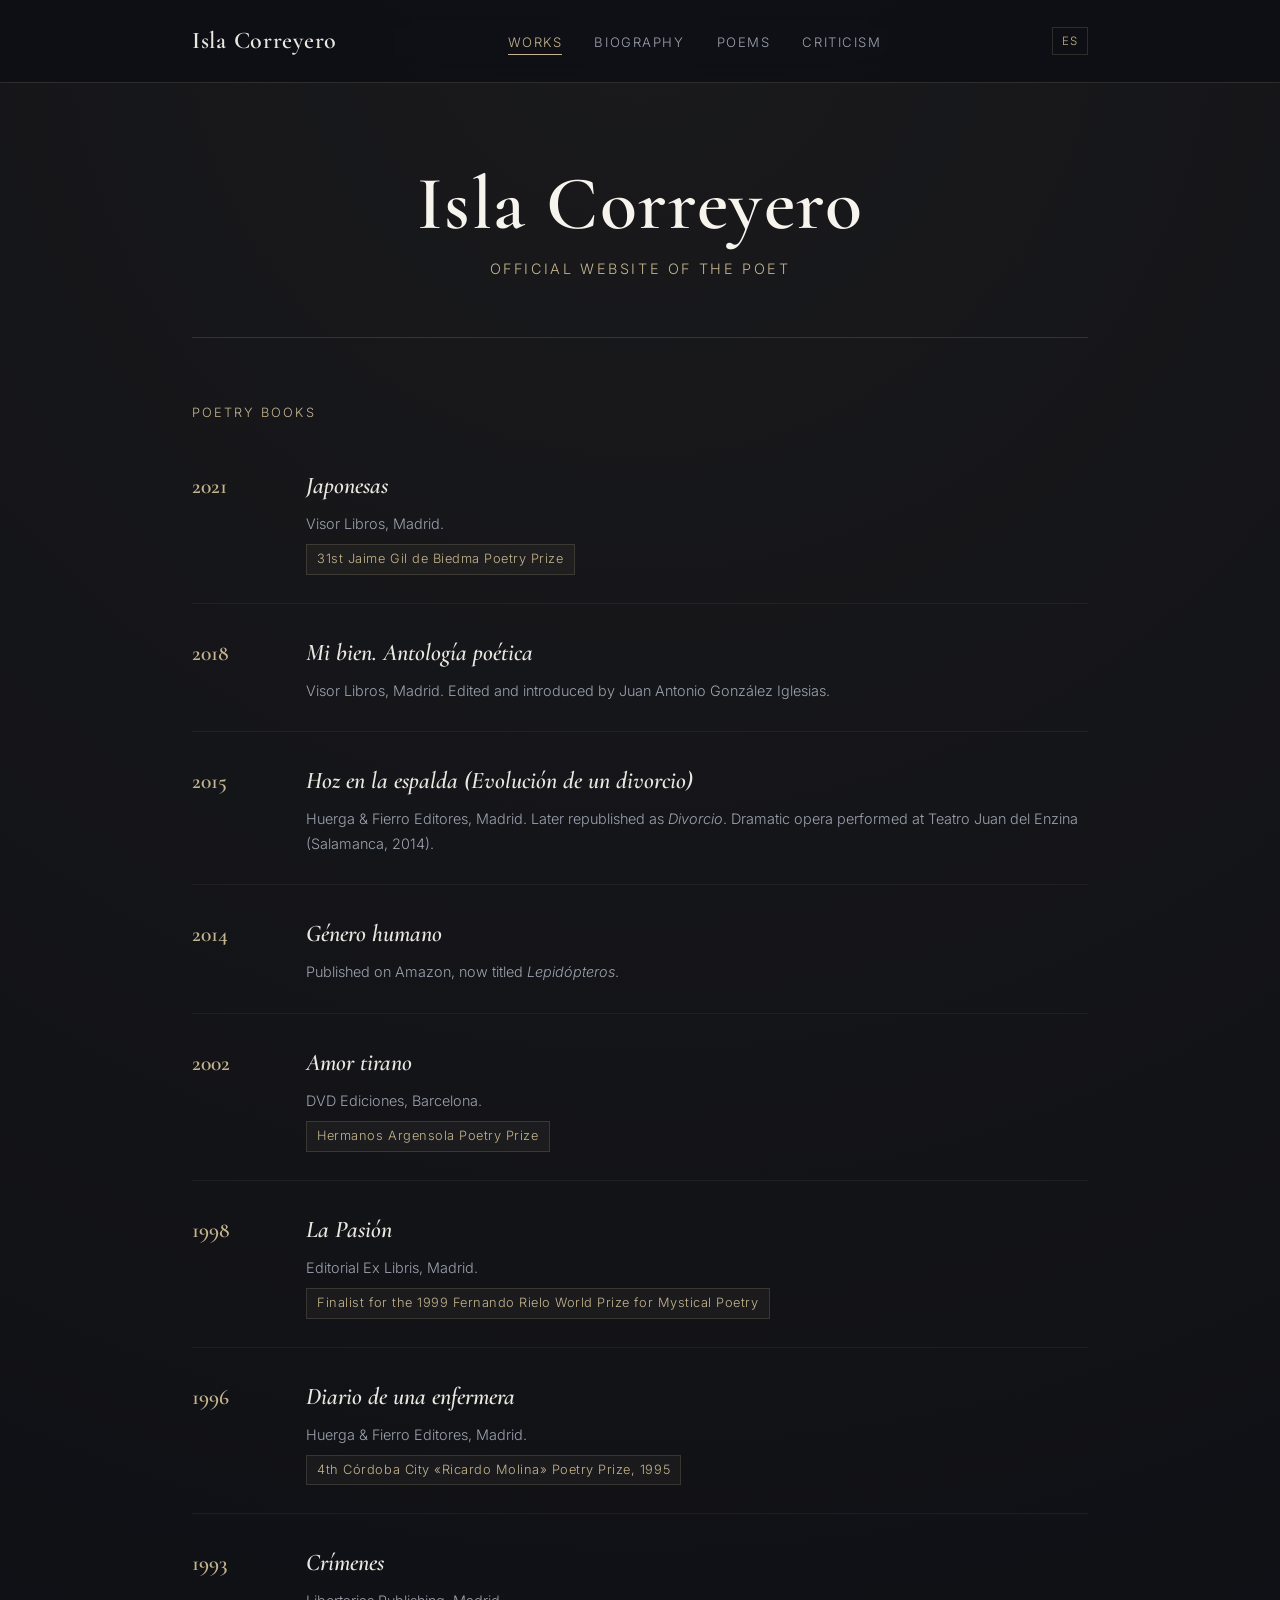
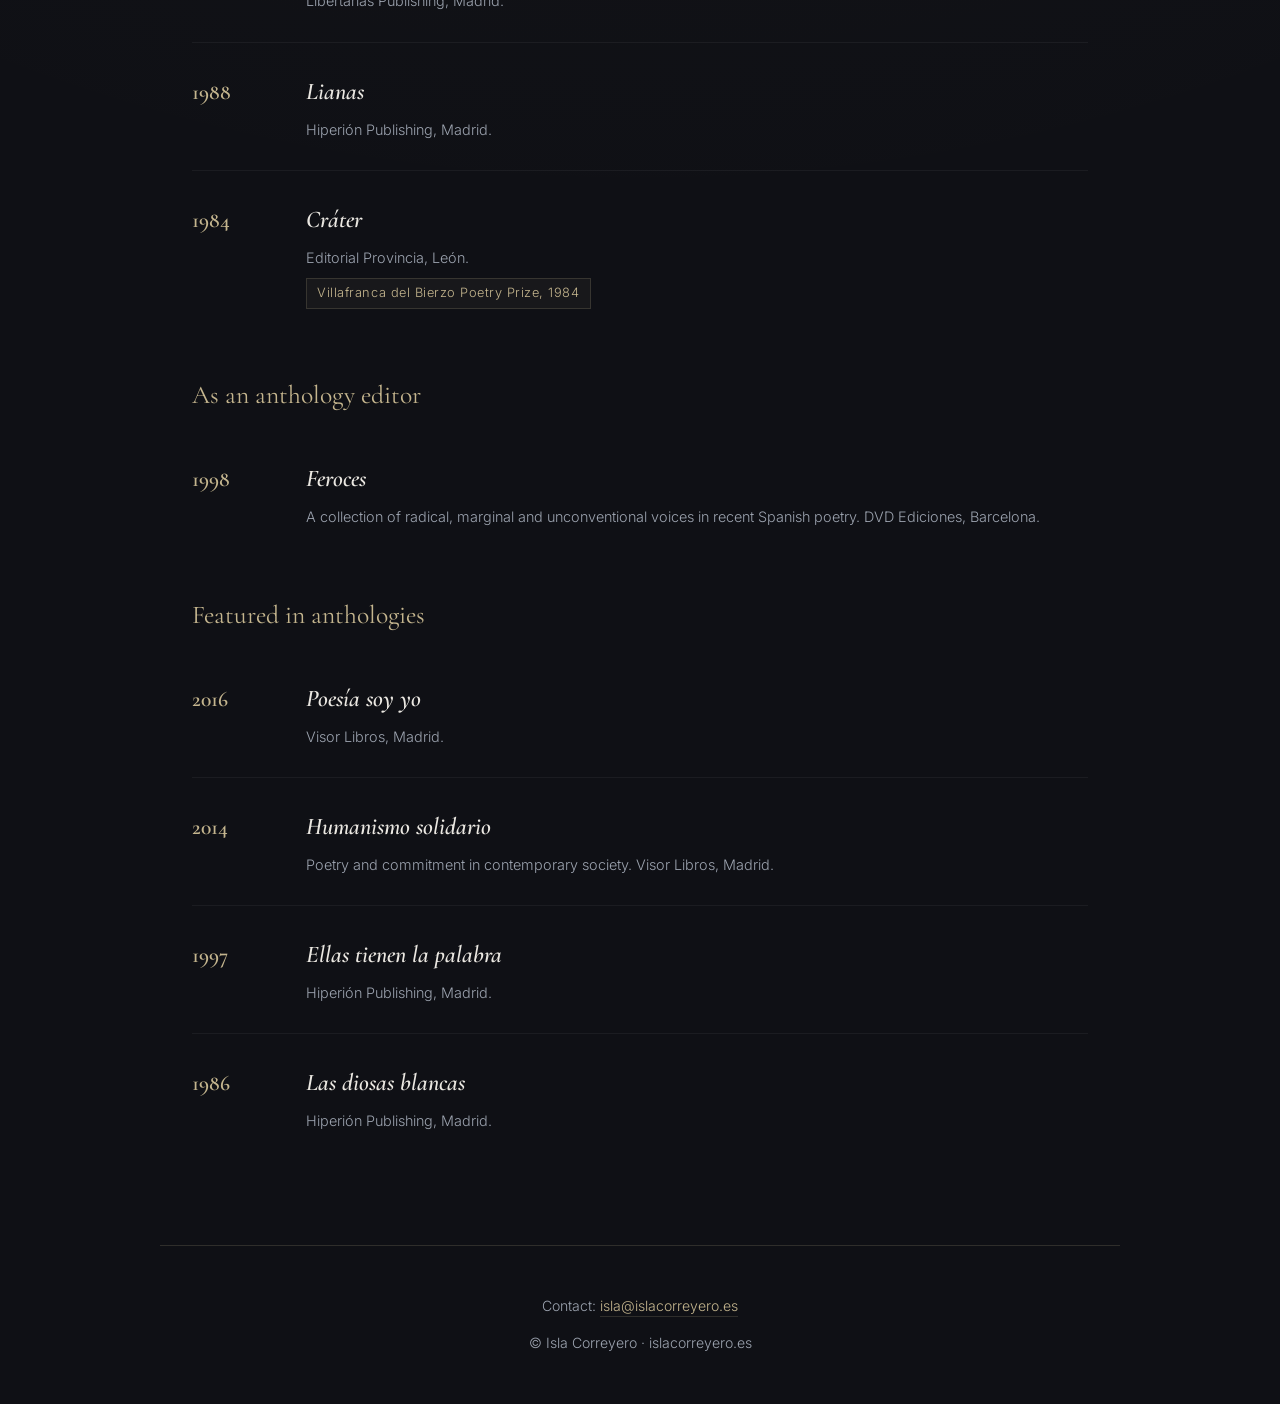
==== en/index.html @ 0ed07753 "Add English site and language switch" ====
<!DOCTYPE html>
<html lang="en">
<head>
  <!-- Google tag (gtag.js) -->
  <script async src="https://www.googletagmanager.com/gtag/js?id=G-M3G1P21QX7"></script>
  <script>
    window.dataLayer = window.dataLayer || [];
    function gtag(){dataLayer.push(arguments);}
    gtag('js', new Date());

    gtag('config', 'G-M3G1P21QX7');
  </script>
  <meta charset="UTF-8">
  <meta name="viewport" content="width=device-width, initial-scale=1.0">
  <title>Isla Correyero | Official Website</title>
  <meta name="description" content="Official website of Spanish poet Isla Correyero. Poetry, biography, poems and criticism.">
  <link rel="icon" type="image/png" href="../favicon.png">
  <link rel="preconnect" href="https://fonts.googleapis.com">
  <link rel="preconnect" href="https://fonts.gstatic.com" crossorigin>
  <link href="https://fonts.googleapis.com/css2?family=Cormorant+Garamond:ital,wght@0,400;0,500;0,600;1,400;1,600&family=Inter:wght@300;400;500&display=swap" rel="stylesheet">
  <link rel="stylesheet" href="../styles.css">
</head>
<body>

  <header>
    <div class="nav-container">
      <a href="index.html" class="brand">Isla Correyero</a>
      <a class="language-switch" href="../index.html" lang="es" hreflang="es" aria-label="Ver esta página en español">ES</a>
      <nav>
        <ul>
          <li><a href="index.html" class="active">Works</a></li>
          <li><a href="biografia.html">Biography</a></li>
          <li><a href="poemas.html">Poems</a></li>
          <li><a href="critica.html">Criticism</a></li>
        </ul>
      </nav>
    </div>
  </header>

  <main>
       <section class="hero">
      <h1>Isla Correyero</h1>
      <p class="lead">Official website of the poet</p>
    </section>

    <section id="obra">
      <span class="section-subtitle">Poetry books</span>

      <div class="books-list">
        <article class="book-item">
          <div class="book-year">2021</div>
          <div class="book-details">
            <h3>Japonesas</h3>
            <p class="book-meta">Visor Libros, Madrid.</p>
            <span class="book-award">31st Jaime Gil de Biedma Poetry Prize</span>
          </div>
        </article>

        <article class="book-item">
          <div class="book-year">2018</div>
          <div class="book-details">
            <h3>Mi bien. Antología poética</h3>
            <p class="book-meta">Visor Libros, Madrid. Edited and introduced by Juan Antonio González Iglesias.</p>
          </div>
        </article>

        <article class="book-item">
          <div class="book-year">2015</div>
          <div class="book-details">
            <h3>Hoz en la espalda (Evolución de un divorcio)</h3>
            <p class="book-meta">Huerga &amp; Fierro Editores, Madrid. Later republished as <em>Divorcio</em>. Dramatic opera performed at Teatro Juan del Enzina (Salamanca, 2014).</p>
          </div>
        </article>

        <article class="book-item">
          <div class="book-year">2014</div>
          <div class="book-details">
            <h3>Género humano</h3>
            <p class="book-meta">Published on Amazon, now titled <em>Lepidópteros</em>.</p>
          </div>
        </article>

        <article class="book-item">
          <div class="book-year">2002</div>
          <div class="book-details">
            <h3>Amor tirano</h3>
            <p class="book-meta">DVD Ediciones, Barcelona.</p>
            <span class="book-award">Hermanos Argensola Poetry Prize</span>
          </div>
        </article>

        <article class="book-item">
          <div class="book-year">1998</div>
          <div class="book-details">
            <h3>La Pasión</h3>
            <p class="book-meta">Editorial Ex Libris, Madrid.</p>
            <span class="book-award">Finalist for the 1999 Fernando Rielo World Prize for Mystical Poetry</span>
          </div>
        </article>

        <article class="book-item">
          <div class="book-year">1996</div>
          <div class="book-details">
            <h3>Diario de una enfermera</h3>
            <p class="book-meta">Huerga &amp; Fierro Editores, Madrid.</p>
            <span class="book-award">4th Córdoba City «Ricardo Molina» Poetry Prize, 1995</span>
          </div>
        </article>

        <article class="book-item">
          <div class="book-year">1993</div>
          <div class="book-details">
            <h3>Crímenes</h3>
            <p class="book-meta">Libertarias Publishing, Madrid.</p>
          </div>
        </article>

        <article class="book-item">
          <div class="book-year">1988</div>
          <div class="book-details">
            <h3>Lianas</h3>
            <p class="book-meta">Hiperión Publishing, Madrid.</p>
          </div>
        </article>

        <article class="book-item">
          <div class="book-year">1984</div>
          <div class="book-details">
            <h3>Cráter</h3>
            <p class="book-meta">Editorial Provincia, León.</p>
            <span class="book-award">Villafranca del Bierzo Poetry Prize, 1984</span>
          </div>
        </article>
      </div>

      <h3 class="sub-category">As an anthology editor</h3>
      <div class="books-list">
        <article class="book-item">
          <div class="book-year">1998</div>
          <div class="book-details">
            <h3>Feroces</h3>
            <p class="book-meta">A collection of radical, marginal and unconventional voices in recent Spanish poetry. DVD Ediciones, Barcelona.</p>
          </div>
        </article>
      </div>

      <h3 class="sub-category">Featured in anthologies</h3>
      <div class="books-list">
        <article class="book-item">
          <div class="book-year">2016</div>
          <div class="book-details">
            <h3>Poesía soy yo</h3>
            <p class="book-meta">Visor Libros, Madrid.</p>
          </div>
        </article>

        <article class="book-item">
          <div class="book-year">2014</div>
          <div class="book-details">
            <h3>Humanismo solidario</h3>
            <p class="book-meta">Poetry and commitment in contemporary society. Visor Libros, Madrid.</p>
          </div>
        </article>

        <article class="book-item">
          <div class="book-year">1997</div>
          <div class="book-details">
            <h3>Ellas tienen la palabra</h3>
            <p class="book-meta">Hiperión Publishing, Madrid.</p>
          </div>
        </article>

        <article class="book-item">
          <div class="book-year">1986</div>
          <div class="book-details">
            <h3>Las diosas blancas</h3>
            <p class="book-meta">Hiperión Publishing, Madrid.</p>
          </div>
        </article>
      </div>
    </section>
  </main>

  <footer>
    <div class="footer-contact">
      <p>Contact: <a href="mailto:isla@islacorreyero.es">isla@islacorreyero.es</a></p>
    </div>
    <p>&copy; Isla Correyero &middot; islacorreyero.es</p>
  </footer>

<script src="../language.js" defer></script>
</body>
</html>
---- styles.css ----
:root {
  --bg-color: #0f1015;
  --bg-secondary: #15171e;
  --text-main: #eae7e1;
  --text-muted: #9ca3af;
  --accent: #c4b58e;
  --border-color: rgba(196, 181, 142, 0.18);
  --paper-bg: #fbf9f5;
  --paper-ink: #1c1b18;
  --paper-muted: #6b665f;
  --font-serif: "Cormorant Garamond", Georgia, serif;
  --font-sans: "Inter", -apple-system, sans-serif;
}

* {
  margin: 0;
  padding: 0;
  box-sizing: border-box;
}

body {
  min-height: 100vh;
  display: flex;
  flex-direction: column;
  background-color: var(--bg-color);
  color: var(--text-main);
  font-family: var(--font-sans);
  font-weight: 300;
  line-height: 1.75;
  background-image: radial-gradient(circle at 50% 0%, rgba(196, 181, 142, 0.06), transparent 60%);
  -webkit-font-smoothing: antialiased;
}

/* Navegación */
header {
  position: sticky;
  top: 0;
  z-index: 100;
  background: rgba(15, 16, 21, 0.92);
  backdrop-filter: blur(10px);
  border-bottom: 1px solid var(--border-color);
}

.nav-container {
  max-width: 960px;
  margin: 0 auto;
  padding: 1.25rem 2rem;
  display: flex;
  justify-content: space-between;
  align-items: center;
}

.language-switch {
  order: 3;
  color: var(--accent);
  border: 1px solid var(--border-color);
  padding: 0.2rem 0.55rem;
  text-decoration: none;
  font-size: 0.72rem;
  letter-spacing: 0.1em;
}

.language-switch:hover,
.language-switch:focus-visible {
  background: rgba(196, 181, 142, 0.1);
}

.brand {
  font-family: var(--font-serif);
  font-size: 1.5rem;
  font-weight: 600;
  color: var(--text-main);
  text-decoration: none;
  letter-spacing: 0.03em;
}

nav ul {
  display: flex;
  gap: 2rem;
  list-style: none;
}

nav a {
  color: var(--text-muted);
  text-decoration: none;
  font-size: 0.82rem;
  letter-spacing: 0.12em;
  text-transform: uppercase;
  transition: color 0.2s ease;
  padding-bottom: 4px;
}

nav a:hover,
nav a.active {
  color: var(--accent);
  border-bottom: 1px solid var(--accent);
}

/* Contenedor principal */
main {
  flex: 1;
  width: 100%;
  max-width: 960px;
  margin: 0 auto;
  padding: 0 2rem;
}

section {
  padding: 4rem 0;
}

.page-header {
  padding: 4.5rem 0 2.5rem;
  border-bottom: 1px solid var(--border-color);
  margin-bottom: 4.5rem;
}

.section-title {
  font-family: var(--font-serif);
  font-size: clamp(2.2rem, 4.5vw, 3.2rem);
  font-weight: 400;
  color: var(--text-main);
  line-height: 1.15;
  margin-bottom: 0.4rem;
}

.section-subtitle {
  font-size: 0.8rem;
  text-transform: uppercase;
  letter-spacing: 0.16em;
  color: var(--accent);
  display: block;
}

/* Portada */
.hero {
  padding: 5rem 0 3.5rem;
  text-align: center;
  border-bottom: 1px solid var(--border-color);
}

.hero h1 {
  font-family: var(--font-serif);
  font-size: clamp(3rem, 6.5vw, 4.75rem);
  font-weight: 600;
  letter-spacing: 0.02em;
  line-height: 1.1;
  margin-bottom: 0.6rem;
  color: #f7f4ee;
}

.hero .lead {
  font-size: 0.9rem;
  color: var(--accent);
  letter-spacing: 0.18em;
  text-transform: uppercase;
}

/* Biografía */
.prose {
  max-width: 700px;
}

.prose p {
  margin-bottom: 1.5rem;
  font-size: 1.08rem;
  color: #d1d5db;
  text-align: justify;
  text-justify: inter-word;
  hyphens: auto;
}

.prose h3 {
  font-family: var(--font-serif);
  font-size: 1.65rem;
  color: var(--accent);
  font-weight: 400;
  margin: 2.5rem 0 1rem;
}

/* Bibliografía en Portada */
.books-list {
  display: flex;
  flex-direction: column;
  gap: 1.75rem;
  margin-top: 2.5rem;
}

.book-item {
  display: grid;
  grid-template-columns: 90px 1fr;
  gap: 1.5rem;
  align-items: baseline;
  padding-bottom: 1.75rem;
  border-bottom: 1px solid rgba(255, 255, 255, 0.05);
}

.book-item:last-child {
  border-bottom: none;
  padding-bottom: 0;
}

.book-year {
  font-family: var(--font-serif);
  font-size: 1.35rem;
  color: var(--accent);
  font-weight: 600;
}

.book-details h3 {
  font-family: var(--font-serif);
  font-size: 1.5rem;
  font-weight: 600;
  font-style: italic;
  color: var(--text-main);
  margin-bottom: 0.25rem;
}

.book-meta {
  font-size: 0.9rem;
  color: var(--text-muted);
}

.book-award {
  display: inline-block;
  margin-top: 0.5rem;
  font-size: 0.8rem;
  color: var(--accent);
  letter-spacing: 0.04em;
  border: 1px solid var(--border-color);
  padding: 0.2rem 0.65rem;
  background: rgba(196, 181, 142, 0.05);
}

.sub-category {
  margin-top: 4rem;
  margin-bottom: 1rem;
  font-family: var(--font-serif);
  font-size: 1.6rem;
  color: var(--accent);
  font-weight: 400;
}

/* Crítica */
article.review-item {
  background: var(--bg-secondary);
  border: 1px solid var(--border-color);
  padding: 2.25rem 2.25rem;
  margin-bottom: 2.5rem;
}

.review-summary-header {
  display: flex;
  justify-content: space-between;
  align-items: baseline;
  margin-bottom: 0.6rem;
}

.review-title {
  font-family: var(--font-serif);
  font-size: 1.75rem;
  font-weight: 600;
  color: var(--text-main);
  letter-spacing: 0.02em;
}

.review-author {
  font-size: 0.9rem;
  color: var(--accent);
  text-transform: uppercase;
  letter-spacing: 0.14em;
  font-weight: 500;
}

.review-book-target {
  font-size: 0.95rem;
  color: var(--text-muted);
  font-style: italic;
  margin-bottom: 1.75rem;
}

.review-excerpt {
  font-family: var(--font-serif);
  font-size: 1.3rem;
  font-style: italic;
  line-height: 1.65;
  color: #dcd8d0;
  border-left: 3px solid var(--accent);
  padding-left: 1.5rem;
  margin-bottom: 1.75rem;
  text-align: justify;
  text-justify: inter-word;
  hyphens: auto;
}

details.review-accordion {
  border: none;
  background: transparent;
  padding: 0;
  margin: 0;
}

details.review-accordion summary.review-btn,
details.poem-accordion summary.poem-expand-btn {
  list-style: none;
  cursor: pointer;
  outline: none;
  display: inline-flex;
  align-items: center;
  gap: 0.6rem;
  padding: 0.65rem 1.4rem;
  font-size: 0.82rem;
  font-weight: 500;
  letter-spacing: 0.1em;
  text-transform: uppercase;
  user-select: none;
  transition: all 0.2s ease;
}

details.review-accordion summary.review-btn::-webkit-details-marker,
details.poem-accordion summary.poem-expand-btn::-webkit-details-marker {
  display: none;
}

details.review-accordion summary.review-btn {
  color: var(--text-main);
  background: rgba(196, 181, 142, 0.1);
  border: 1px solid var(--accent);
}

details.review-accordion summary.review-btn:hover {
  background: var(--accent);
  color: #0f1015;
}

.review-btn-icon {
  font-size: 1.15rem;
  line-height: 1;
  font-weight: 600;
}

.icon-minus,
.btn-text-close {
  display: none;
}

.icon-plus,
.btn-text-open {
  display: inline;
}

details[open] .icon-plus,
details[open] .btn-text-open {
  display: none;
}

details[open] .icon-minus,
details[open] .btn-text-close {
  display: inline;
}

.review-full-text {
  margin-top: 2rem;
  padding-top: 2rem;
  border-top: 1px solid var(--border-color);
}

.review-full-text p {
  font-size: 1.05rem;
  line-height: 1.85;
  color: #d1d5db;
  margin-bottom: 1.4rem;
  text-align: justify;
  text-justify: inter-word;
  hyphens: auto;
}

.review-full-text p strong {
  color: #f7f4ee;
  font-weight: 500;
}

.review-full-text p em {
  color: var(--accent);
  font-style: italic;
}

/* =========================================================
   SECCIÓN DE POEMAS (Diseño sobre soporte de papel)
   ========================================================= */

.poem-book-section {
  margin-bottom: 7rem; /* Mucho más aire entre libro y libro */
}

.poem-book-section:last-of-type {
  margin-bottom: 2rem;
}

.poem-book-header {
  margin-bottom: 2.5rem;
  padding-bottom: 1.25rem;
  border-bottom: 1px solid var(--border-color);
}

.poem-book-label {
  font-size: 0.78rem;
  text-transform: uppercase;
  letter-spacing: 0.18em;
  color: var(--accent);
  margin-bottom: 0.35rem;
  display: block;
}

.poem-book-title {
  font-family: var(--font-serif);
  font-size: clamp(2.2rem, 5vw, 3rem);
  font-weight: 500;
  font-style: italic;
  color: #f7f4ee;
  line-height: 1.15;
}

.poem-book-year {
  font-family: var(--font-sans);
  font-size: 1rem;
  font-style: normal;
  color: var(--text-muted);
  letter-spacing: 0.05em;
  margin-left: 0.6rem;
  font-weight: 300;
}

/* Pliego de papel editorial */
.paper-sheet {
  background: var(--paper-bg);
  color: var(--paper-ink);
  padding: 4.5rem 4rem;
  box-shadow: 0 15px 40px rgba(0, 0, 0, 0.45);
  margin-bottom: 3.5rem;
}

.poem-meta-header {
  margin-bottom: 3rem;
  padding-bottom: 1.5rem;
  border-bottom: 1px solid rgba(28, 27, 24, 0.12);
  display: flex;
  justify-content: space-between;
  align-items: baseline;
}

.poem-title {
  font-family: var(--font-serif);
  font-size: clamp(1.8rem, 3.5vw, 2.4rem);
  font-weight: 600;
  color: var(--paper-ink);
  letter-spacing: 0.01em;
}

.poem-type-tag {
  font-size: 0.75rem;
  text-transform: uppercase;
  letter-spacing: 0.14em;
  color: var(--paper-muted);
  font-weight: 500;
}

/* Tipografía de los versos */
.poem-reading-area {
  max-width: 580px;
}

.poem-verse-stanza {
  font-family: var(--font-serif);
  font-size: 1.35rem;
  line-height: 1.95;
  color: #262420;
  white-space: pre-line;
  margin-bottom: 2.25rem;
  letter-spacing: 0.01em;
}

.poem-verse-stanza:last-child {
  margin-bottom: 0;
}

/* Pie de poema con fuente editorial */
.poem-footer-meta {
  margin-top: 3.5rem;
  padding-top: 1.5rem;
  border-top: 1px solid rgba(28, 27, 24, 0.1);
  font-family: var(--font-serif);
  font-size: 1.05rem;
  font-style: italic;
  color: var(--paper-muted);
  text-align: right;
}

/* Estilos específicos para el Manifiesto (Prosa) */
.manifesto-lead {
  font-family: var(--font-serif);
  font-size: 1.4rem;
  font-style: italic;
  line-height: 1.7;
  color: #2a2824;
  margin-bottom: 2.5rem;
  padding-left: 1.5rem;
  border-left: 3px solid #8c8270;
}

.manifesto-epigraph {
  margin-bottom: 3rem;
  padding-bottom: 1.5rem;
  border-bottom: 1px solid rgba(28, 27, 24, 0.12);
  font-family: var(--font-serif);
  font-size: 1.25rem;
  font-style: italic;
  color: #4a4640;
}

.manifesto-epigraph span {
  display: block;
  font-size: 0.95rem;
  font-style: normal;
  color: #6b665f;
  margin-top: 0.4rem;
}

/* Botón desplegable sobre papel */
details.poem-accordion summary.poem-expand-btn {
  background: transparent;
  color: var(--paper-ink);
  border: 1px solid #1c1b18;
}

details.poem-accordion summary.poem-expand-btn:hover {
  background: #1c1b18;
  color: #fbf9f5;
}

.manifesto-full-body {
  margin-top: 2.5rem;
  padding-top: 2.5rem;
  border-top: 1px solid rgba(28, 27, 24, 0.12);
}

.manifesto-full-body p {
  font-family: var(--font-serif);
  font-size: 1.22rem;
  line-height: 1.95;
  color: #262420;
  margin-bottom: 1.5rem;
  text-align: justify;
  text-justify: inter-word;
  hyphens: auto;
}

.manifesto-author-note {
  background: rgba(0, 0, 0, 0.04);
  border-left: 2px solid #8c8270;
  padding: 1.5rem 1.75rem;
  margin: 2.5rem 0;
  font-family: var(--font-sans);
  font-size: 0.92rem;
  line-height: 1.75;
  color: #55514b;
  text-align: justify;
}

.manifesto-signature {
  margin-top: 3rem;
  font-family: var(--font-serif);
  font-size: 1.25rem;
  font-style: italic;
  color: var(--paper-ink);
  text-align: right;
}

/* Footer común */
footer {
  width: 100%;
  max-width: 960px;
  margin: 3rem auto 0;
  padding: 3rem 2rem;
  border-top: 1px solid var(--border-color);
  text-align: center;
  color: var(--text-muted);
  font-size: 0.88rem;
}

.footer-contact {
  margin-bottom: 0.75rem;
}

.footer-contact a {
  color: var(--accent);
  text-decoration: none;
  border-bottom: 1px solid var(--border-color);
  padding-bottom: 2px;
}

@media (max-width: 768px) {
  .paper-sheet {
    padding: 3rem 1.75rem;
  }
  .poem-meta-header {
    flex-direction: column;
    gap: 0.5rem;
  }
  details.poem-accordion summary.poem-expand-btn {
    width: 100%;
    justify-content: center;
  }
}

@media (max-width: 640px) {
  .nav-container {
    flex-direction: column;
    gap: 1rem;
  }
  nav ul {
    gap: 1.15rem;
    flex-wrap: wrap;
    justify-content: center;
  }
  .book-item {
    grid-template-columns: 1fr;
    gap: 0.25rem;
  }
  article.review-item {
    padding: 1.5rem 1.25rem;
  }
  .review-summary-header {
    flex-direction: column;
    gap: 0.35rem;
  }
  .review-title {
    font-size: 1.5rem;
  }
  details.review-accordion summary.review-btn {
    width: 100%;
    justify-content: center;
  }
}
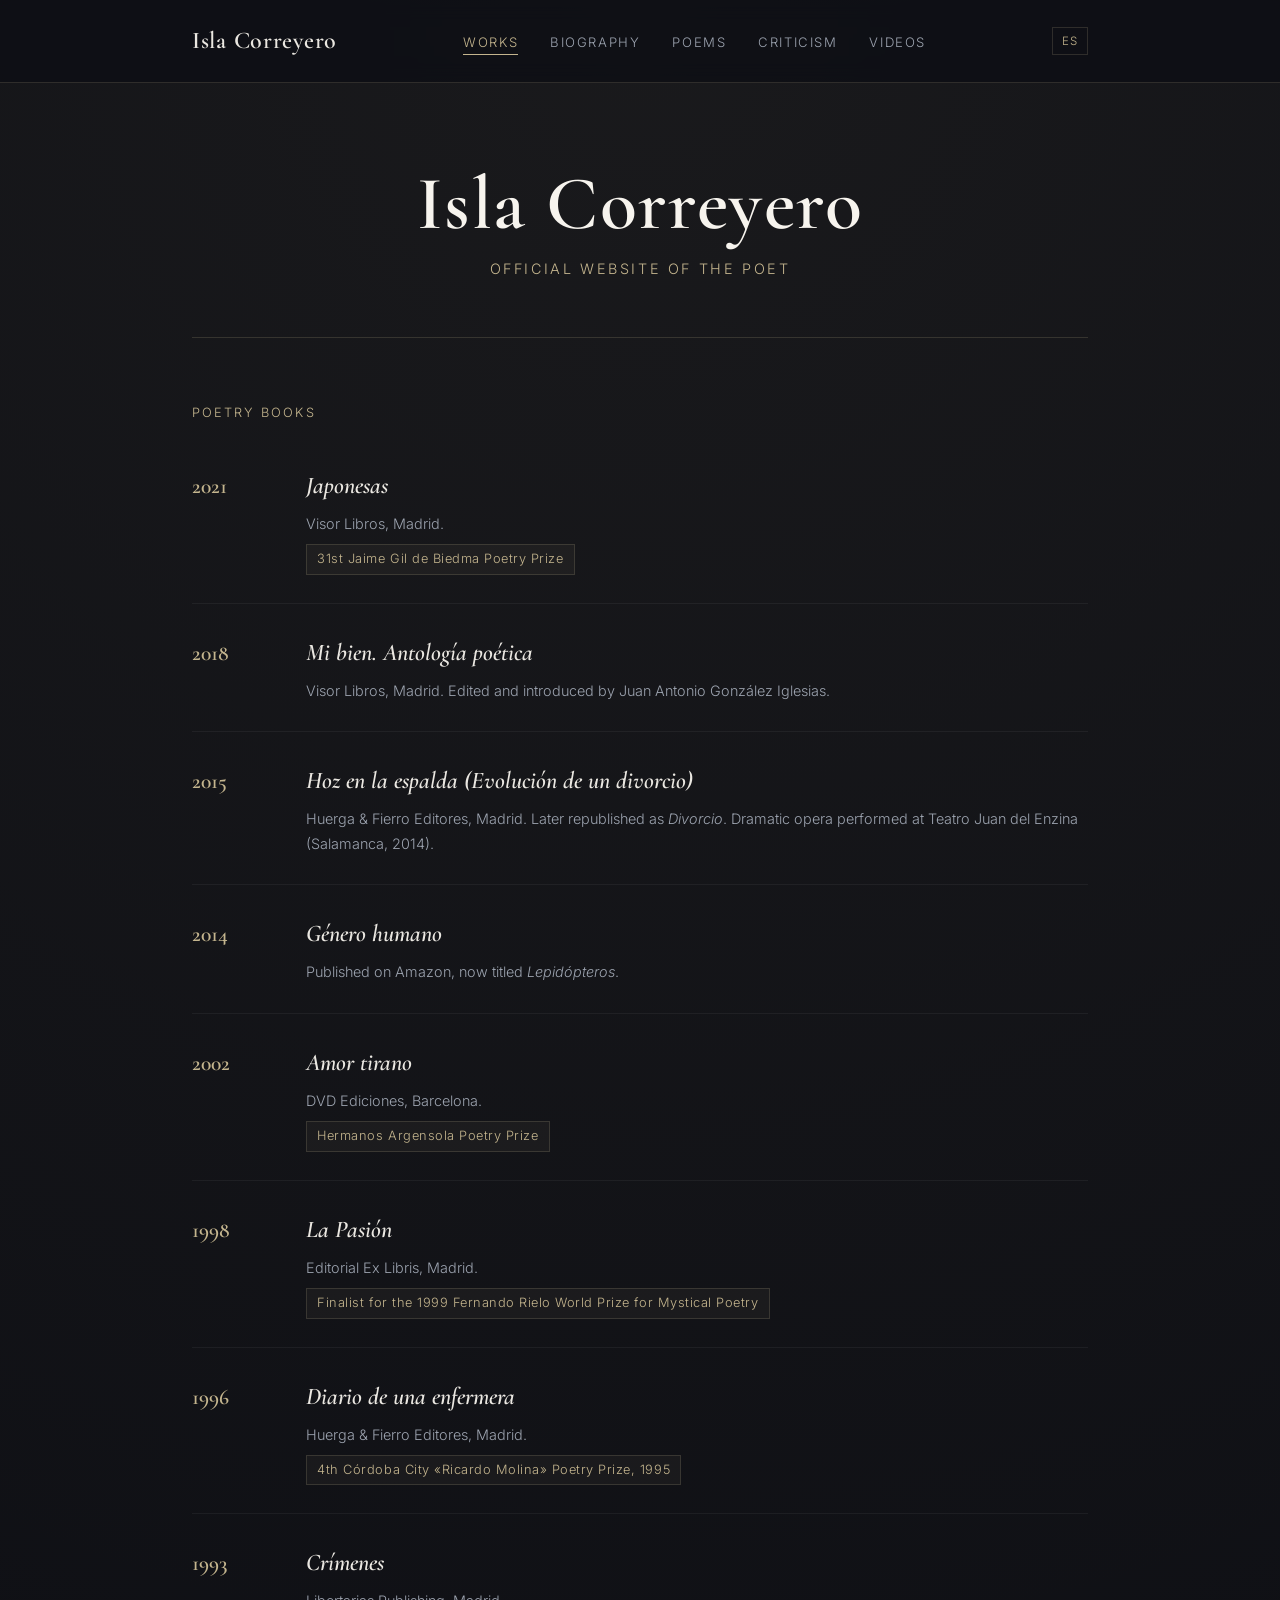
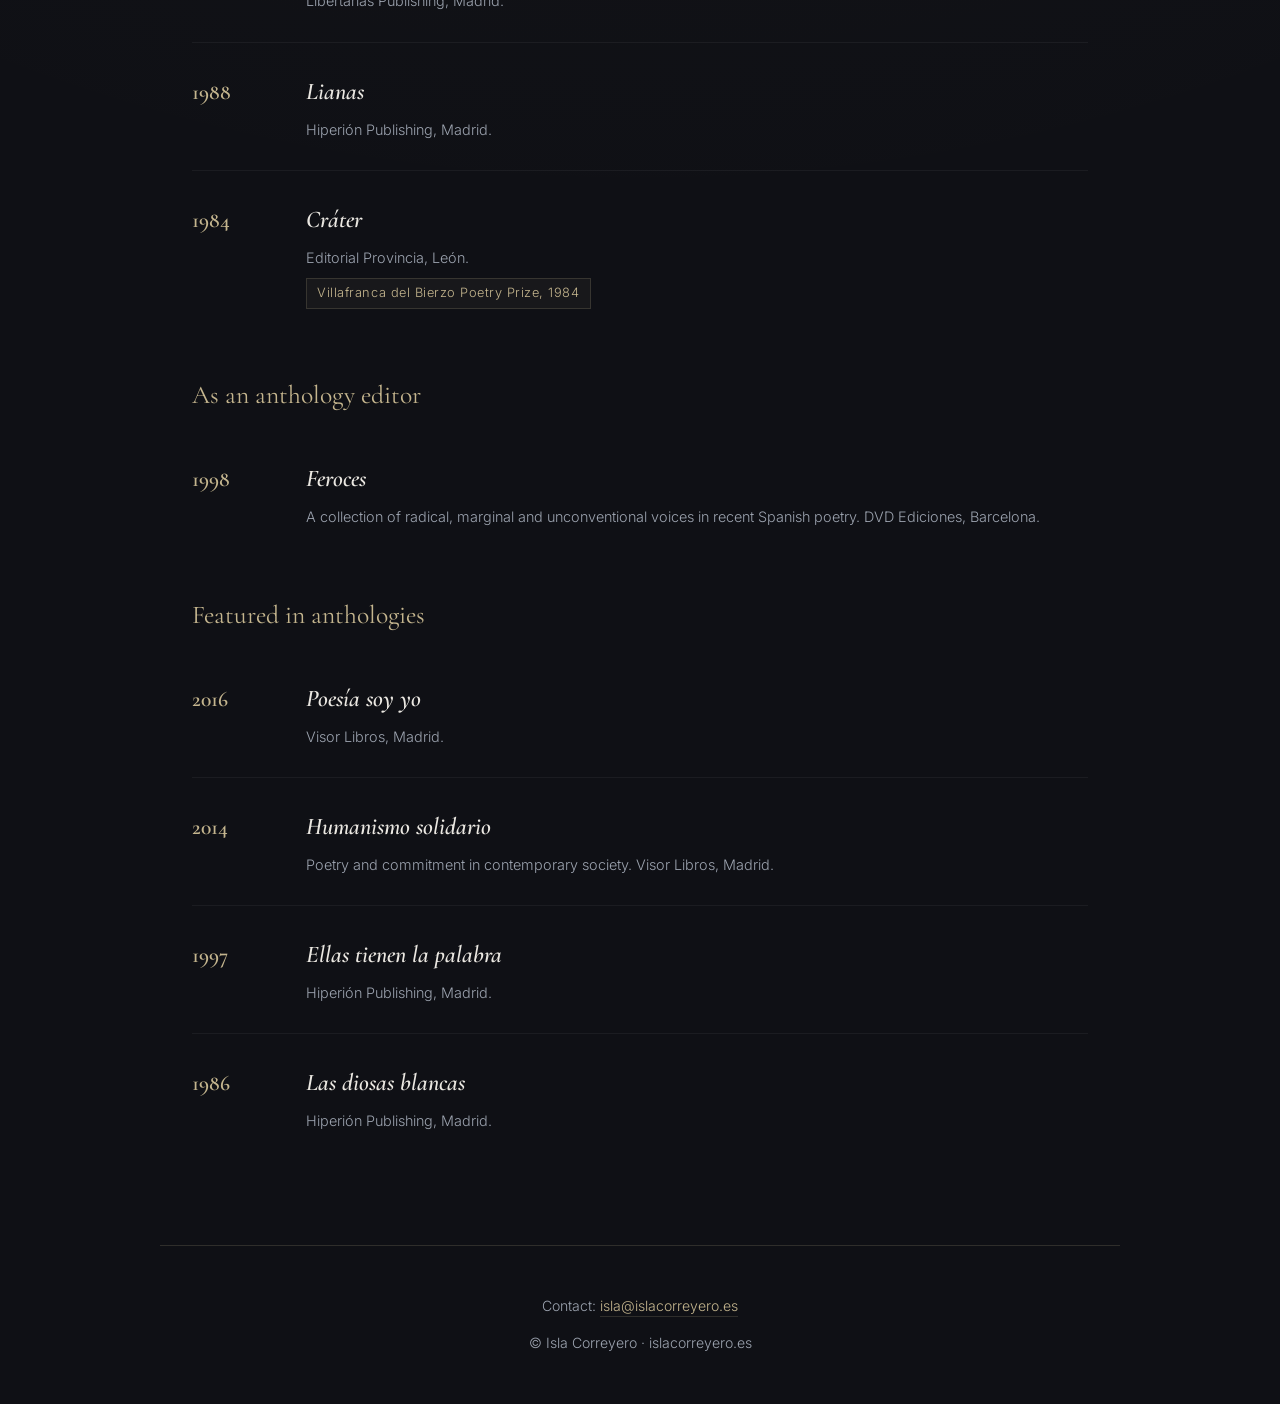
==== commit d2b1a7b8: "Add Videos to the site navigation" ====
--- a/en/index.html
+++ b/en/index.html
@@ -24,14 +24,15 @@
 
   <header>
     <div class="nav-container">
-      <a href="index.html" class="brand">Isla Correyero</a>
+      <a href="/en/" class="brand">Isla Correyero</a>
       <a class="language-switch" href="../index.html" lang="es" hreflang="es" aria-label="Ver esta página en español">ES</a>
       <nav>
         <ul>
-          <li><a href="index.html" class="active">Works</a></li>
+          <li><a href="/en/" class="active">Works</a></li>
           <li><a href="biografia.html">Biography</a></li>
           <li><a href="poemas.html">Poems</a></li>
           <li><a href="critica.html">Criticism</a></li>
+        <li><a href="videos.html">Videos</a></li>
         </ul>
       </nav>
     </div>
